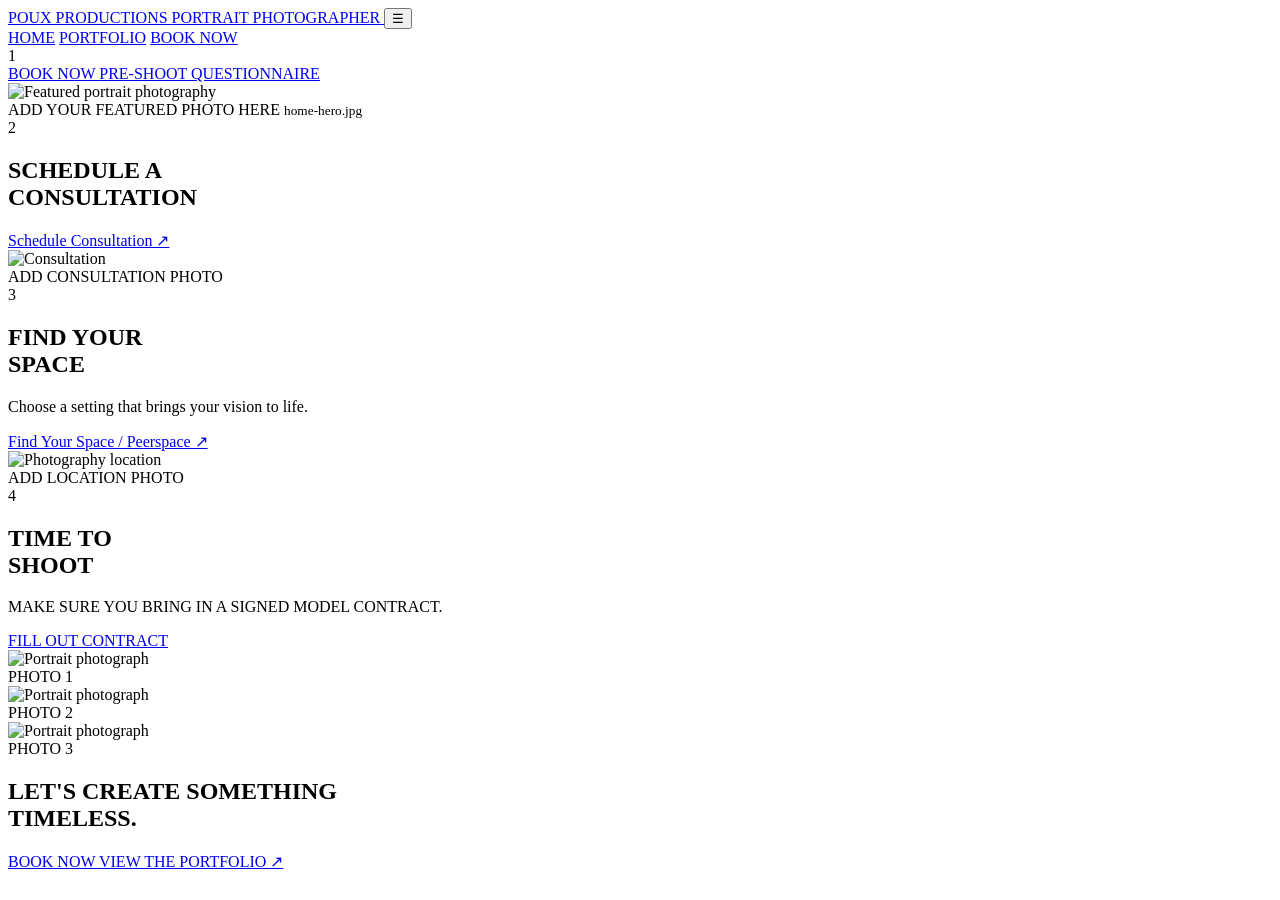
==== index.html @ 2dd2ed1a "Create index.html" ====
<!DOCTYPE html>
<html lang="en">
<head>
    <meta charset="UTF-8">
    <meta name="viewport" content="width=device-width, initial-scale=1.0">

    <title>Poux Productions | Portrait Photographer</title>

    <link rel="stylesheet" href="styles.css">
</head>

<body>

<header class="site-header">

    <a href="index.html" class="wordmark">
        POUX PRODUCTIONS
        <span>PORTRAIT PHOTOGRAPHER</span>
    </a>

    <button class="menu-toggle" aria-label="Toggle navigation">☰</button>

    <nav class="main-nav">
        <a href="index.html">HOME</a>
        <a href="portfolio.html">PORTFOLIO</a>
        <a href="#booking">BOOK NOW</a>
    </nav>

</header>


<main>

    <!-- SECTION 1: BOOKING -->

    <section class="intro dark-section" id="booking">

        <div class="step-number">1</div>

        <div class="button-stack">

            <a href="#" class="mint-button">
                BOOK NOW
            </a>

            <a href="#" class="mint-button wide-button">
                PRE-SHOOT QUESTIONNAIRE
            </a>

        </div>

    </section>


    <!-- MAIN FEATURED PHOTO -->

    <section class="feature-photo">

        <!-- ADD YOUR MAIN PHOTO HERE -->
        <img src="assets/images/home-hero.jpg"
             alt="Featured portrait photography">

        <div class="photo-placeholder">
            ADD YOUR FEATURED PHOTO HERE
            <small>home-hero.jpg</small>
        </div>

    </section>


    <!-- SECTION 2: CONSULTATION -->

    <section class="process-section dark-section">

        <div class="step-number">2</div>

        <div class="process-copy">

            <h2>
                SCHEDULE A<br>
                CONSULTATION
            </h2>

            <a href="#" class="text-link">
                Schedule Consultation ↗
            </a>

        </div>

        <div class="process-photo">

            <!-- ADD CONSULTATION PHOTO -->
            <img src="assets/images/consultation.jpg"
                 alt="Consultation">

            <div class="photo-placeholder">
                ADD CONSULTATION PHOTO
            </div>

        </div>

    </section>


    <!-- SECTION 3: LOCATION -->

    <section class="process-section light-section">

        <div class="step-number">3</div>

        <div class="process-copy">

            <h2>
                FIND YOUR<br>
                SPACE
            </h2>

            <p>
                Choose a setting that brings your vision to life.
            </p>

            <a href="#" class="text-link">
                Find Your Space / Peerspace ↗
            </a>

        </div>

        <div class="process-photo">

            <!-- ADD LOCATION PHOTO -->
            <img src="assets/images/your-space.jpg"
                 alt="Photography location">

            <div class="photo-placeholder">
                ADD LOCATION PHOTO
            </div>

        </div>

    </section>


    <!-- SECTION 4: SHOOT DAY -->

    <section class="process-section dark-section shoot-section">

        <div class="step-number">4</div>

        <div class="process-copy">

            <h2>
                TIME TO<br>
                SHOOT
            </h2>

            <p class="contract-note">
                MAKE SURE YOU BRING IN A SIGNED
                MODEL CONTRACT.
            </p>

            <a href="#" class="mint-button">
                FILL OUT CONTRACT
            </a>

        </div>


        <div class="shoot-gallery">

            <div class="small-photo">
                <img src="assets/images/shoot-01.jpg"
                     alt="Portrait photograph">
                <div class="photo-placeholder">PHOTO 1</div>
            </div>

            <div class="small-photo">
                <img src="assets/images/shoot-02.jpg"
                     alt="Portrait photograph">
                <div class="photo-placeholder">PHOTO 2</div>
            </div>

            <div class="small-photo">
                <img src="assets/images/shoot-03.jpg"
                     alt="Portrait photograph">
                <div class="photo-placeholder">PHOTO 3</div>
            </div>

        </div>

    </section>


    <!-- FINAL BOOKING SECTION -->

    <section class="final-cta">

        <h2>
            LET'S CREATE SOMETHING
            <br>
            TIMELESS.
        </h2>

        <a href="#" class="mint-button">
            BOOK NOW
        </a>

        <a href="portfolio.html" class="text-link">
            VIEW THE PORTFOLIO ↗
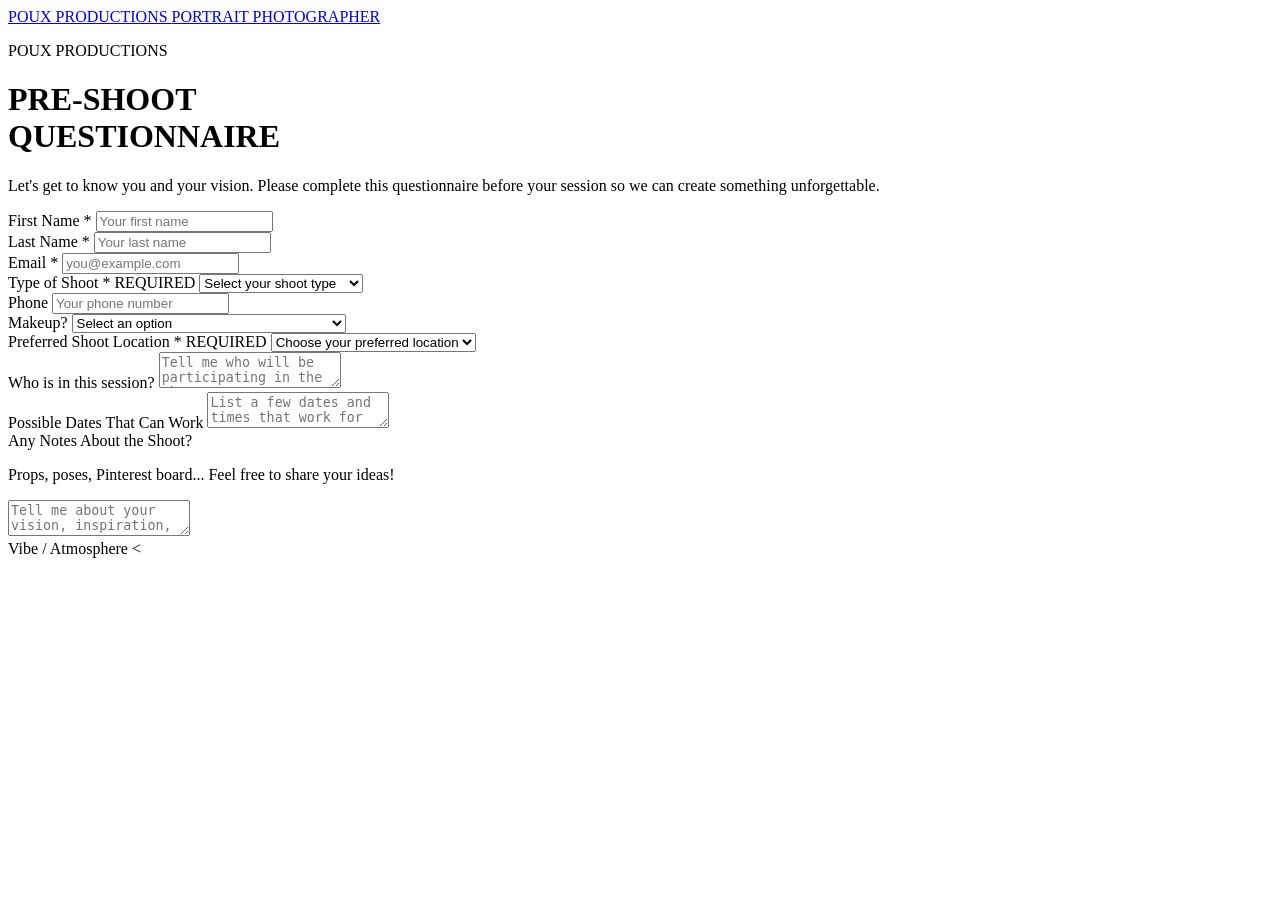
==== commit 8a09e309: "Update index.html" ====
--- a/index.html
+++ b/index.html
@@ -1,10 +1,11 @@
 <!DOCTYPE html>
 <html lang="en">
+
 <head>
     <meta charset="UTF-8">
     <meta name="viewport" content="width=device-width, initial-scale=1.0">
 
-    <title>Poux Productions | Portrait Photographer</title>
+    <title>Pre-Shoot Questionnaire | Poux Productions</title>
 
     <link rel="stylesheet" href="styles.css">
 </head>
@@ -18,191 +19,240 @@
         <span>PORTRAIT PHOTOGRAPHER</span>
     </a>
 
-    <button class="menu-toggle" aria-label="Toggle navigation">☰</button>
-
-    <nav class="main-nav">
-        <a href="index.html">HOME</a>
-        <a href="portfolio.html">PORTFOLIO</a>
-        <a href="#booking">BOOK NOW</a>
-    </nav>
-
 </header>
 
 
-<main>
-
-    <!-- SECTION 1: BOOKING -->
-
-    <section class="intro dark-section" id="booking">
-
-        <div class="step-number">1</div>
-
-        <div class="button-stack">
-
-            <a href="#" class="mint-button">
-                BOOK NOW
-            </a>
-
-            <a href="#" class="mint-button wide-button">
-                PRE-SHOOT QUESTIONNAIRE
-            </a>
-
-        </div>
-
-    </section>
-
-
-    <!-- MAIN FEATURED PHOTO -->
-
-    <section class="feature-photo">
-
-        <!-- ADD YOUR MAIN PHOTO HERE -->
-        <img src="assets/images/home-hero.jpg"
-             alt="Featured portrait photography">
-
-        <div class="photo-placeholder">
-            ADD YOUR FEATURED PHOTO HERE
-            <small>home-hero.jpg</small>
-        </div>
-
-    </section>
-
-
-    <!-- SECTION 2: CONSULTATION -->
-
-    <section class="process-section dark-section">
-
-        <div class="step-number">2</div>
-
-        <div class="process-copy">
-
-            <h2>
-                SCHEDULE A<br>
-                CONSULTATION
-            </h2>
-
-            <a href="#" class="text-link">
-                Schedule Consultation ↗
-            </a>
-
-        </div>
-
-        <div class="process-photo">
-
-            <!-- ADD CONSULTATION PHOTO -->
-            <img src="assets/images/consultation.jpg"
-                 alt="Consultation">
-
-            <div class="photo-placeholder">
-                ADD CONSULTATION PHOTO
-            </div>
-
-        </div>
-
-    </section>
-
-
-    <!-- SECTION 3: LOCATION -->
-
-    <section class="process-section light-section">
-
-        <div class="step-number">3</div>
-
-        <div class="process-copy">
-
-            <h2>
-                FIND YOUR<br>
-                SPACE
-            </h2>
-
-            <p>
-                Choose a setting that brings your vision to life.
+<main class="questionnaire-container">
+
+    <div class="questionnaire-heading">
+
+        <p class="eyebrow">POUX PRODUCTIONS</p>
+
+        <h1>PRE-SHOOT<br>QUESTIONNAIRE</h1>
+
+        <p>
+            Let's get to know you and your vision.
+            Please complete this questionnaire before your session
+            so we can create something unforgettable.
+        </p>
+
+    </div>
+
+
+    <form id="shootForm">
+
+        <!-- FIRST NAME -->
+
+        <div class="form-group">
+
+            <label for="firstName">First Name *</label>
+
+            <input
+                type="text"
+                id="firstName"
+                name="firstName"
+                placeholder="Your first name"
+                required
+            >
+
+        </div>
+
+
+        <!-- LAST NAME -->
+
+        <div class="form-group">
+
+            <label for="lastName">Last Name *</label>
+
+            <input
+                type="text"
+                id="lastName"
+                name="lastName"
+                placeholder="Your last name"
+                required
+            >
+
+        </div>
+
+
+        <!-- EMAIL -->
+
+        <div class="form-group">
+
+            <label for="email">Email *</label>
+
+            <input
+                type="email"
+                id="email"
+                name="email"
+                placeholder="you@example.com"
+                required
+            >
+
+        </div>
+
+
+        <!-- TYPE OF SHOOT -->
+
+        <div class="form-group">
+
+            <label for="shootType">
+                Type of Shoot <span>* REQUIRED</span>
+            </label>
+
+            <select id="shootType" name="shootType" required>
+
+                <option value="">Select your shoot type</option>
+
+                <option>Portrait Photography</option>
+
+                <option>Birthday Photoshoot</option>
+
+                <option>Graduation Photoshoot</option>
+
+                <option>Fashion / Editorial</option>
+
+                <option>Personal Branding</option>
+
+                <option>Couples Photoshoot</option>
+
+                <option>Maternity</option>
+
+                <option>Creative Concept Shoot</option>
+
+                <option>Other</option>
+
+            </select>
+
+        </div>
+
+
+        <!-- PHONE -->
+
+        <div class="form-group">
+
+            <label for="phone">Phone</label>
+
+            <input
+                type="tel"
+                id="phone"
+                name="phone"
+                placeholder="Your phone number"
+            >
+
+        </div>
+
+
+        <!-- MAKEUP -->
+
+        <div class="form-group">
+
+            <label for="makeup">Makeup?</label>
+
+            <select id="makeup" name="makeup">
+
+                <option value="">Select an option</option>
+
+                <option>Yes, I will have a makeup artist.</option>
+
+                <option>No, I will be doing my own makeup.</option>
+
+                <option>I would like makeup recommendations.</option>
+
+                <option>I am interested in booking a makeup artist.</option>
+
+            </select>
+
+        </div>
+
+
+        <!-- LOCATION -->
+
+        <div class="form-group">
+
+            <label for="location">
+                Preferred Shoot Location <span>* REQUIRED</span>
+            </label>
+
+            <select id="location" name="location" required>
+
+                <option value="">Choose your preferred location</option>
+
+                <option>Studio</option>
+
+                <option>Outdoor Location</option>
+
+                <option>Hotel / Airbnb</option>
+
+                <option>Home / Personal Space</option>
+
+                <option>Peerspace Rental</option>
+
+                <option>I'm open to suggestions</option>
+
+            </select>
+
+        </div>
+
+
+        <!-- WHO IS IN THE SESSION -->
+
+        <div class="form-group">
+
+            <label for="session">
+                Who is in this session?
+            </label>
+
+            <textarea
+                id="session"
+                name="session"
+                placeholder="Tell me who will be participating in the shoot..."
+            ></textarea>
+
+        </div>
+
+
+        <!-- POSSIBLE DATES -->
+
+        <div class="form-group">
+
+            <label for="dates">
+                Possible Dates That Can Work
+            </label>
+
+            <textarea
+                id="dates"
+                name="dates"
+                placeholder="List a few dates and times that work for you..."
+            ></textarea>
+
+        </div>
+
+
+        <!-- NOTES -->
+
+        <div class="form-group">
+
+            <label for="notes">
+                Any Notes About the Shoot?
+            </label>
+
+            <p class="field-description">
+                Props, poses, Pinterest board... Feel free to share your ideas!
             </p>
 
-            <a href="#" class="text-link">
-                Find Your Space / Peerspace ↗
-            </a>
-
-        </div>
-
-        <div class="process-photo">
-
-            <!-- ADD LOCATION PHOTO -->
-            <img src="assets/images/your-space.jpg"
-                 alt="Photography location">
-
-            <div class="photo-placeholder">
-                ADD LOCATION PHOTO
-            </div>
-
-        </div>
-
-    </section>
-
-
-    <!-- SECTION 4: SHOOT DAY -->
-
-    <section class="process-section dark-section shoot-section">
-
-        <div class="step-number">4</div>
-
-        <div class="process-copy">
-
-            <h2>
-                TIME TO<br>
-                SHOOT
-            </h2>
-
-            <p class="contract-note">
-                MAKE SURE YOU BRING IN A SIGNED
-                MODEL CONTRACT.
-            </p>
-
-            <a href="#" class="mint-button">
-                FILL OUT CONTRACT
-            </a>
-
-        </div>
-
-
-        <div class="shoot-gallery">
-
-            <div class="small-photo">
-                <img src="assets/images/shoot-01.jpg"
-                     alt="Portrait photograph">
-                <div class="photo-placeholder">PHOTO 1</div>
-            </div>
-
-            <div class="small-photo">
-                <img src="assets/images/shoot-02.jpg"
-                     alt="Portrait photograph">
-                <div class="photo-placeholder">PHOTO 2</div>
-            </div>
-
-            <div class="small-photo">
-                <img src="assets/images/shoot-03.jpg"
-                     alt="Portrait photograph">
-                <div class="photo-placeholder">PHOTO 3</div>
-            </div>
-
-        </div>
-
-    </section>
-
-
-    <!-- FINAL BOOKING SECTION -->
-
-    <section class="final-cta">
-
-        <h2>
-            LET'S CREATE SOMETHING
-            <br>
-            TIMELESS.
-        </h2>
-
-        <a href="#" class="mint-button">
-            BOOK NOW
-        </a>
-
-        <a href="portfolio.html" class="text-link">
-            VIEW THE PORTFOLIO ↗
+            <textarea
+                id="notes"
+                name="notes"
+                placeholder="Tell me about your vision, inspiration, props, poses, outfits, or Pinterest boards..."
+            ></textarea>
+
+        </div>
+
+
+        <!-- VIBE -->
+
+        <div class="form-group">
+
+            <label for="vibe">
+                Vibe / Atmosphere <
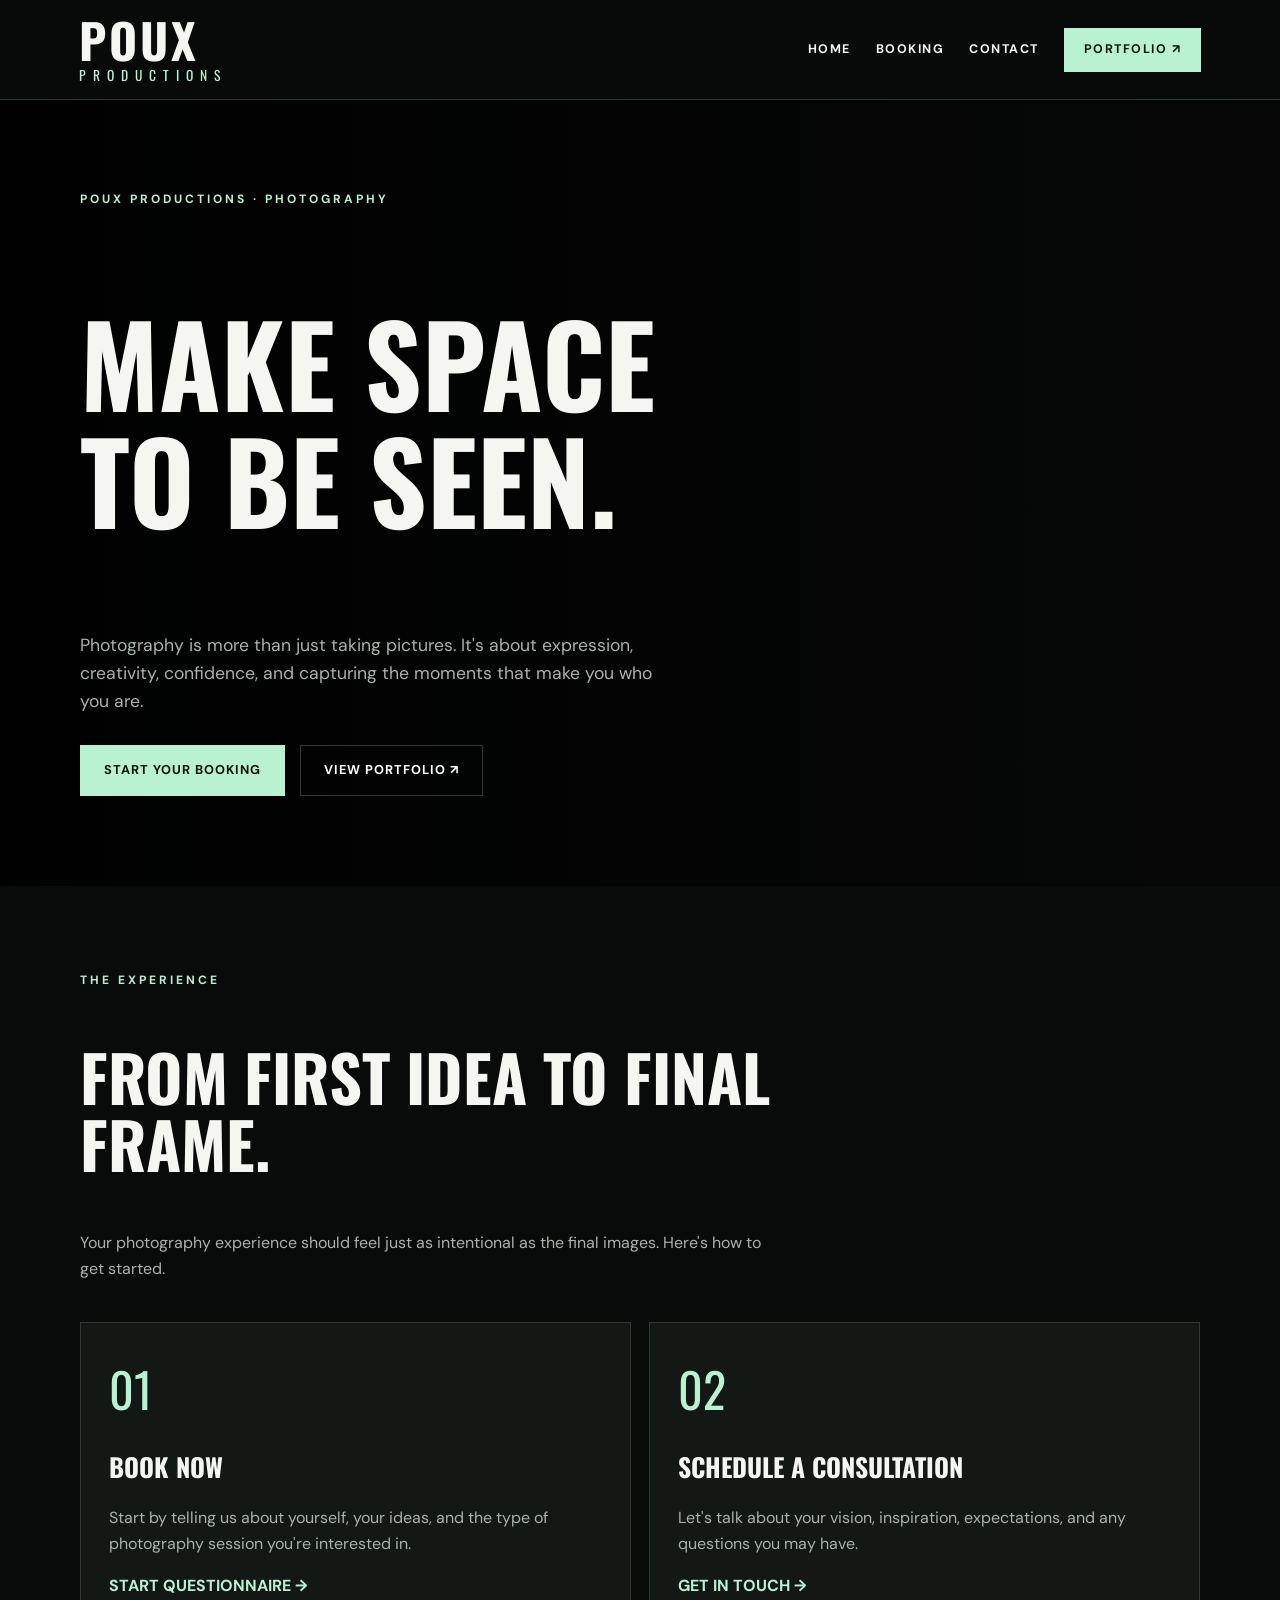
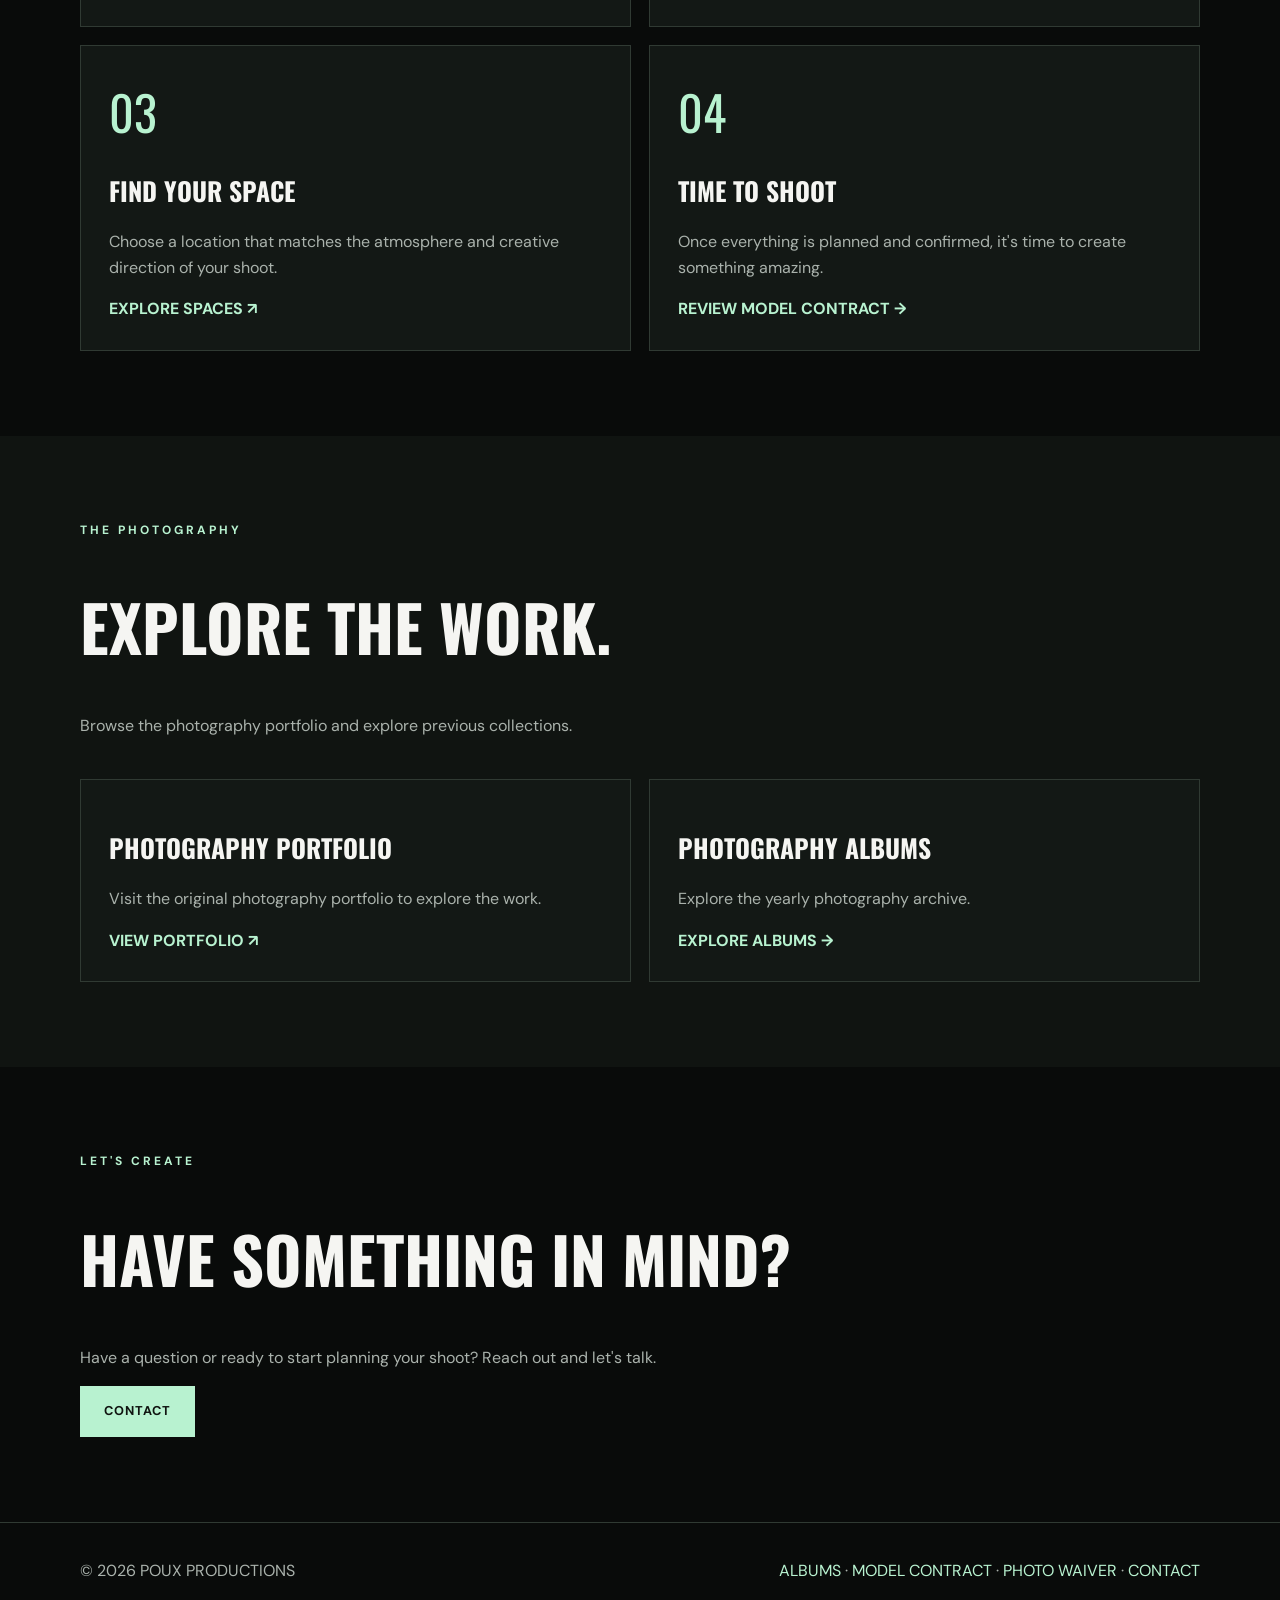
==== commit f8224e42: "Update index.html" ====
--- a/index.html
+++ b/index.html
@@ -1,258 +1,198 @@
 <!DOCTYPE html>
 <html lang="en">
-
 <head>
-    <meta charset="UTF-8">
-    <meta name="viewport" content="width=device-width, initial-scale=1.0">
-
-    <title>Pre-Shoot Questionnaire | Poux Productions</title>
-
-    <link rel="stylesheet" href="styles.css">
+  <meta charset="UTF-8">
+  <meta name="viewport" content="width=device-width, initial-scale=1">
+  <title>POUX PRODUCTIONS | Photography</title>
+  <link rel="stylesheet" href="styles.css">
 </head>
-
 <body>
 
 <header class="site-header">
-
-    <a href="index.html" class="wordmark">
-        POUX PRODUCTIONS
-        <span>PORTRAIT PHOTOGRAPHER</span>
+  <div class="header-inner">
+    <a class="brand" href="index.html">
+      <strong>POUX</strong>
+      <span>PRODUCTIONS</span>
     </a>
 
+    <button class="menu-toggle" aria-expanded="false">MENU ☰</button>
+
+    <nav class="nav-links">
+      <a href="index.html">HOME</a>
+      <a href="questionnaire.html">BOOKING</a>
+      <a href="contact.html">CONTACT</a>
+      <a class="nav-portfolio"
+         href="https://gabbydftba.wixsite.com/photos"
+         target="_blank" rel="noopener noreferrer">
+         PORTFOLIO ↗
+      </a>
+    </nav>
+  </div>
 </header>
 
+<main>
 
-<main class="questionnaire-container">
+<section class="hero">
+  <div class="hero-content">
 
-    <div class="questionnaire-heading">
+    <div class="eyebrow">POUX PRODUCTIONS · PHOTOGRAPHY</div>
 
-        <p class="eyebrow">POUX PRODUCTIONS</p>
+    <h1>MAKE SPACE<br>TO BE SEEN.</h1>
 
-        <h1>PRE-SHOOT<br>QUESTIONNAIRE</h1>
+    <p>
+      Photography is more than just taking pictures.
+      It's about expression, creativity, confidence,
+      and capturing the moments that make you who you are.
+    </p>
 
+    <div class="hero-actions">
+      <a class="button" href="questionnaire.html">
+        START YOUR BOOKING
+      </a>
+
+      <a class="button secondary"
+         href="https://gabbydftba.wixsite.com/photos"
+         target="_blank" rel="noopener noreferrer">
+        VIEW PORTFOLIO ↗
+      </a>
+    </div>
+
+  </div>
+</section>
+
+<section class="section" id="booking">
+  <div class="container">
+
+    <div class="section-heading">
+      <div class="eyebrow">THE EXPERIENCE</div>
+      <h2>From first idea to final frame.</h2>
+
+      <p>
+        Your photography experience should feel just as
+        intentional as the final images. Here's how to get started.
+      </p>
+    </div>
+
+    <div class="steps">
+
+      <article class="step">
+        <div class="step-number">01</div>
+        <h3>Book Now</h3>
         <p>
-            Let's get to know you and your vision.
-            Please complete this questionnaire before your session
-            so we can create something unforgettable.
+          Start by telling us about yourself, your ideas,
+          and the type of photography session you're interested in.
         </p>
+        <a href="questionnaire.html">START QUESTIONNAIRE →</a>
+      </article>
+
+      <article class="step">
+        <div class="step-number">02</div>
+        <h3>Schedule a Consultation</h3>
+        <p>
+          Let's talk about your vision, inspiration,
+          expectations, and any questions you may have.
+        </p>
+        <a href="contact.html">GET IN TOUCH →</a>
+      </article>
+
+      <article class="step">
+        <div class="step-number">03</div>
+        <h3>Find Your Space</h3>
+        <p>
+          Choose a location that matches the atmosphere
+          and creative direction of your shoot.
+        </p>
+        <a href="https://www.peerspace.com/"
+           target="_blank" rel="noopener noreferrer">
+           EXPLORE SPACES ↗
+        </a>
+      </article>
+
+      <article class="step">
+        <div class="step-number">04</div>
+        <h3>Time to Shoot</h3>
+        <p>
+          Once everything is planned and confirmed,
+          it's time to create something amazing.
+        </p>
+        <a href="model-contract.html">REVIEW MODEL CONTRACT →</a>
+      </article>
+
+    </div>
+  </div>
+</section>
+
+<section class="section alt">
+  <div class="container">
+
+    <div class="section-heading">
+      <div class="eyebrow">THE PHOTOGRAPHY</div>
+      <h2>Explore the work.</h2>
+      <p>
+        Browse the photography portfolio and explore
+        previous collections.
+      </p>
+    </div>
+
+    <div class="card-grid">
+
+      <article class="card">
+        <h3>Photography Portfolio</h3>
+        <p>
+          Visit the original photography portfolio
+          to explore the work.
+        </p>
+        <a href="https://gabbydftba.wixsite.com/photos"
+           target="_blank" rel="noopener noreferrer">
+           VIEW PORTFOLIO ↗
+        </a>
+      </article>
+
+      <article class="card">
+        <h3>Photography Albums</h3>
+        <p>
+          Explore the yearly photography archive.
+        </p>
+        <a href="albums.html">EXPLORE ALBUMS →</a>
+      </article>
 
     </div>
 
+  </div>
+</section>
 
-    <form id="shootForm">
+<section class="section" id="contact">
+  <div class="container">
 
-        <!-- FIRST NAME -->
+    <div class="eyebrow">LET'S CREATE</div>
 
-        <div class="form-group">
+    <h2>Have something in mind?</h2>
 
-            <label for="firstName">First Name *</label>
+    <p>
+      Have a question or ready to start planning your shoot?
+      Reach out and let's talk.
+    </p>
 
-            <input
-                type="text"
-                id="firstName"
-                name="firstName"
-                placeholder="Your first name"
-                required
-            >
+    <a class="button" href="contact.html">CONTACT</a>
 
-        </div>
+  </div>
+</section>
 
+</main>
 
-        <!-- LAST NAME -->
+<footer class="site-footer">
+  <div class="footer-inner">
+    <span>© 2026 POUX PRODUCTIONS</span>
 
-        <div class="form-group">
+    <span>
+      <a href="albums.html">ALBUMS</a> ·
+      <a href="model-contract.html">MODEL CONTRACT</a> ·
+      <a href="photo-waiver.html">PHOTO WAIVER</a> ·
+      <a href="contact.html">CONTACT</a>
+    </span>
+  </div>
+</footer>
 
-            <label for="lastName">Last Name *</label>
-
-            <input
-                type="text"
-                id="lastName"
-                name="lastName"
-                placeholder="Your last name"
-                required
-            >
-
-        </div>
-
-
-        <!-- EMAIL -->
-
-        <div class="form-group">
-
-            <label for="email">Email *</label>
-
-            <input
-                type="email"
-                id="email"
-                name="email"
-                placeholder="you@example.com"
-                required
-            >
-
-        </div>
-
-
-        <!-- TYPE OF SHOOT -->
-
-        <div class="form-group">
-
-            <label for="shootType">
-                Type of Shoot <span>* REQUIRED</span>
-            </label>
-
-            <select id="shootType" name="shootType" required>
-
-                <option value="">Select your shoot type</option>
-
-                <option>Portrait Photography</option>
-
-                <option>Birthday Photoshoot</option>
-
-                <option>Graduation Photoshoot</option>
-
-                <option>Fashion / Editorial</option>
-
-                <option>Personal Branding</option>
-
-                <option>Couples Photoshoot</option>
-
-                <option>Maternity</option>
-
-                <option>Creative Concept Shoot</option>
-
-                <option>Other</option>
-
-            </select>
-
-        </div>
-
-
-        <!-- PHONE -->
-
-        <div class="form-group">
-
-            <label for="phone">Phone</label>
-
-            <input
-                type="tel"
-                id="phone"
-                name="phone"
-                placeholder="Your phone number"
-            >
-
-        </div>
-
-
-        <!-- MAKEUP -->
-
-        <div class="form-group">
-
-            <label for="makeup">Makeup?</label>
-
-            <select id="makeup" name="makeup">
-
-                <option value="">Select an option</option>
-
-                <option>Yes, I will have a makeup artist.</option>
-
-                <option>No, I will be doing my own makeup.</option>
-
-                <option>I would like makeup recommendations.</option>
-
-                <option>I am interested in booking a makeup artist.</option>
-
-            </select>
-
-        </div>
-
-
-        <!-- LOCATION -->
-
-        <div class="form-group">
-
-            <label for="location">
-                Preferred Shoot Location <span>* REQUIRED</span>
-            </label>
-
-            <select id="location" name="location" required>
-
-                <option value="">Choose your preferred location</option>
-
-                <option>Studio</option>
-
-                <option>Outdoor Location</option>
-
-                <option>Hotel / Airbnb</option>
-
-                <option>Home / Personal Space</option>
-
-                <option>Peerspace Rental</option>
-
-                <option>I'm open to suggestions</option>
-
-            </select>
-
-        </div>
-
-
-        <!-- WHO IS IN THE SESSION -->
-
-        <div class="form-group">
-
-            <label for="session">
-                Who is in this session?
-            </label>
-
-            <textarea
-                id="session"
-                name="session"
-                placeholder="Tell me who will be participating in the shoot..."
-            ></textarea>
-
-        </div>
-
-
-        <!-- POSSIBLE DATES -->
-
-        <div class="form-group">
-
-            <label for="dates">
-                Possible Dates That Can Work
-            </label>
-
-            <textarea
-                id="dates"
-                name="dates"
-                placeholder="List a few dates and times that work for you..."
-            ></textarea>
-
-        </div>
-
-
-        <!-- NOTES -->
-
-        <div class="form-group">
-
-            <label for="notes">
-                Any Notes About the Shoot?
-            </label>
-
-            <p class="field-description">
-                Props, poses, Pinterest board... Feel free to share your ideas!
-            </p>
-
-            <textarea
-                id="notes"
-                name="notes"
-                placeholder="Tell me about your vision, inspiration, props, poses, outfits, or Pinterest boards..."
-            ></textarea>
-
-        </div>
-
-
-        <!-- VIBE -->
-
-        <div class="form-group">
-
-            <label for="vibe">
-                Vibe / Atmosphere <
+<script src="script.js"></script>
+</body>
+</html>
--- a/styles.css
+++ b/styles.css
@@ -0,0 +1,416 @@
+@import url('https://fonts.googleapis.com/css2?family=DM+Sans:wght@400;500;600;700&family=Oswald:wght@400;500;600;700&display=swap');
+
+:root {
+  --bg: #090b0a;
+  --panel: #131815;
+  --text: #f5f5f2;
+  --muted: #aab2ac;
+  --mint: #b8f2d0;
+  --border: #303a33;
+}
+
+* {
+  box-sizing: border-box;
+}
+
+html {
+  scroll-behavior: smooth;
+}
+
+body {
+  margin: 0;
+  background: var(--bg);
+  color: var(--text);
+  font-family: 'DM Sans', sans-serif;
+  line-height: 1.6;
+}
+
+a {
+  color: inherit;
+}
+
+.site-header {
+  position: sticky;
+  top: 0;
+  z-index: 100;
+  background: rgba(9,11,10,.96);
+  border-bottom: 1px solid var(--border);
+}
+
+.header-inner {
+  max-width: 1250px;
+  margin: auto;
+  padding: 18px 5%;
+  display: flex;
+  justify-content: space-between;
+  align-items: center;
+  gap: 25px;
+}
+
+.brand {
+  text-decoration: none;
+  display: flex;
+  flex-direction: column;
+  line-height: .9;
+}
+
+.brand strong {
+  font-family: 'Oswald', sans-serif;
+  font-size: 3rem;
+  letter-spacing: 3px;
+}
+
+.brand span {
+  font-family: 'Oswald', sans-serif;
+  font-size: .85rem;
+  letter-spacing: 7px;
+  color: var(--mint);
+  margin-top: 8px;
+}
+
+.nav-links {
+  display: flex;
+  align-items: center;
+  gap: 25px;
+}
+
+.nav-links a {
+  text-decoration: none;
+  font-size: .78rem;
+  font-weight: 700;
+  letter-spacing: 1.5px;
+}
+
+.nav-links a:hover {
+  color: var(--mint);
+}
+
+.nav-portfolio {
+  background: var(--mint);
+  color: #101410 !important;
+  padding: 12px 20px;
+}
+
+.nav-portfolio:hover {
+  background: white;
+}
+
+.menu-toggle {
+  display: none;
+  background: transparent;
+  border: 1px solid var(--border);
+  color: white;
+  padding: 10px;
+}
+
+.container {
+  width: 90%;
+  max-width: 1120px;
+  margin: auto;
+}
+
+.hero {
+  min-height: 78vh;
+  display: flex;
+  align-items: center;
+  background:
+    linear-gradient(90deg, rgba(0,0,0,.9), rgba(0,0,0,.45)),
+    url('assets/images/home-hero.jpg') center/cover;
+}
+
+.hero-content {
+  width: 90%;
+  max-width: 1120px;
+  margin: auto;
+  padding: 90px 0;
+}
+
+.eyebrow {
+  color: var(--mint);
+  font-size: .75rem;
+  font-weight: 700;
+  letter-spacing: 3px;
+  text-transform: uppercase;
+}
+
+h1, h2, h3 {
+  font-family: 'Oswald', sans-serif;
+  text-transform: uppercase;
+  line-height: 1.05;
+}
+
+h1 {
+  font-size: clamp(3.5rem, 9vw, 7rem);
+}
+
+h2 {
+  font-size: clamp(2.5rem, 6vw, 4rem);
+}
+
+h3 {
+  font-size: 1.6rem;
+}
+
+.hero p {
+  max-width: 580px;
+  color: var(--muted);
+  font-size: 1.1rem;
+}
+
+.button {
+  display: inline-block;
+  padding: 14px 23px;
+  background: var(--mint);
+  color: #101410;
+  text-decoration: none;
+  font-size: .8rem;
+  font-weight: 700;
+  letter-spacing: 1px;
+  border: 1px solid var(--mint);
+  cursor: pointer;
+}
+
+.button:hover {
+  background: white;
+  border-color: white;
+}
+
+.button.secondary {
+  background: transparent;
+  color: white;
+  border-color: var(--border);
+}
+
+.hero-actions {
+  display: flex;
+  gap: 15px;
+  flex-wrap: wrap;
+  margin-top: 30px;
+}
+
+.section {
+  padding: 85px 0;
+}
+
+.section.alt {
+  background: #101411;
+}
+
+.section-heading {
+  max-width: 700px;
+  margin-bottom: 40px;
+}
+
+.section-heading p,
+p {
+  color: var(--muted);
+}
+
+.steps,
+.card-grid {
+  display: grid;
+  grid-template-columns: repeat(2, 1fr);
+  gap: 18px;
+}
+
+.step,
+.card,
+.form-panel {
+  background: var(--panel);
+  border: 1px solid var(--border);
+  padding: 28px;
+}
+
+.step-number {
+  font-family: 'Oswald';
+  font-size: 3rem;
+  color: var(--mint);
+}
+
+.card a,
+.step a {
+  color: var(--mint);
+  text-decoration: none;
+  font-weight: 700;
+}
+
+.page-hero {
+  padding: 90px 0 55px;
+  background: linear-gradient(180deg, #17201a, #090b0a);
+}
+
+.page-hero h1 {
+  font-size: clamp(3.2rem, 7vw, 5.5rem);
+}
+
+.archive-grid {
+  display: grid;
+  grid-template-columns: repeat(3, 1fr);
+  gap: 18px;
+}
+
+.archive-card {
+  min-height: 250px;
+  padding: 25px;
+  background: var(--panel);
+  border: 1px solid var(--border);
+  display: flex;
+  flex-direction: column;
+  justify-content: flex-end;
+  text-decoration: none;
+}
+
+.archive-card strong {
+  font-family: 'Oswald';
+  font-size: 3.5rem;
+}
+
+.archive-card span {
+  color: var(--mint);
+}
+
+.form-wrap {
+  max-width: 800px;
+  margin: auto;
+}
+
+.form-grid {
+  display: grid;
+  grid-template-columns: 1fr 1fr;
+  gap: 18px;
+}
+
+.field {
+  display: flex;
+  flex-direction: column;
+  gap: 8px;
+  margin-bottom: 15px;
+}
+
+.field.full {
+  grid-column: 1 / -1;
+}
+
+label, legend {
+  font-size: .85rem;
+  font-weight: 700;
+}
+
+input, textarea, select {
+  width: 100%;
+  background: #090d0b;
+  border: 1px solid #3b4940;
+  color: white;
+  padding: 13px;
+  font: inherit;
+}
+
+textarea {
+  min-height: 120px;
+}
+
+fieldset {
+  border: 1px solid var(--border);
+  margin: 20px 0;
+  padding: 18px;
+}
+
+legend {
+  color: var(--mint);
+  padding: 0 8px;
+}
+
+.choice-list {
+  display: grid;
+  grid-template-columns: repeat(2, 1fr);
+  gap: 12px;
+}
+
+.choice {
+  display: flex;
+  gap: 9px;
+  align-items: center;
+  font-weight: 400;
+}
+
+.choice input {
+  width: auto;
+}
+
+.note {
+  font-size: .85rem;
+}
+
+.site-footer {
+  border-top: 1px solid var(--border);
+  padding: 35px 5%;
+  color: var(--muted);
+}
+
+.footer-inner {
+  max-width: 1120px;
+  margin: auto;
+  display: flex;
+  justify-content: space-between;
+  flex-wrap: wrap;
+  gap: 20px;
+}
+
+.site-footer a {
+  color: var(--mint);
+  text-decoration: none;
+}
+
+@media (max-width: 780px) {
+  .header-inner {
+    flex-wrap: wrap;
+  }
+
+  .menu-toggle {
+    display: block;
+  }
+
+  .nav-links {
+    display: none;
+    width: 100%;
+    flex-direction: column;
+    align-items: stretch;
+    gap: 0;
+  }
+
+  .nav-links.open {
+    display: flex;
+  }
+
+  .nav-links a {
+    padding: 14px 4px;
+    border-top: 1px solid var(--border);
+  }
+
+  .nav-portfolio {
+    text-align: center;
+  }
+
+  .steps,
+  .card-grid,
+  .archive-grid,
+  .form-grid {
+    grid-template-columns: 1fr;
+  }
+
+  .field.full {
+    grid-column: auto;
+  }
+
+  .choice-list {
+    grid-template-columns: 1fr;
+  }
+
+  .hero {
+    min-height: 65vh;
+  }
+
+  .section {
+    padding: 60px 0;
+  }
+}
